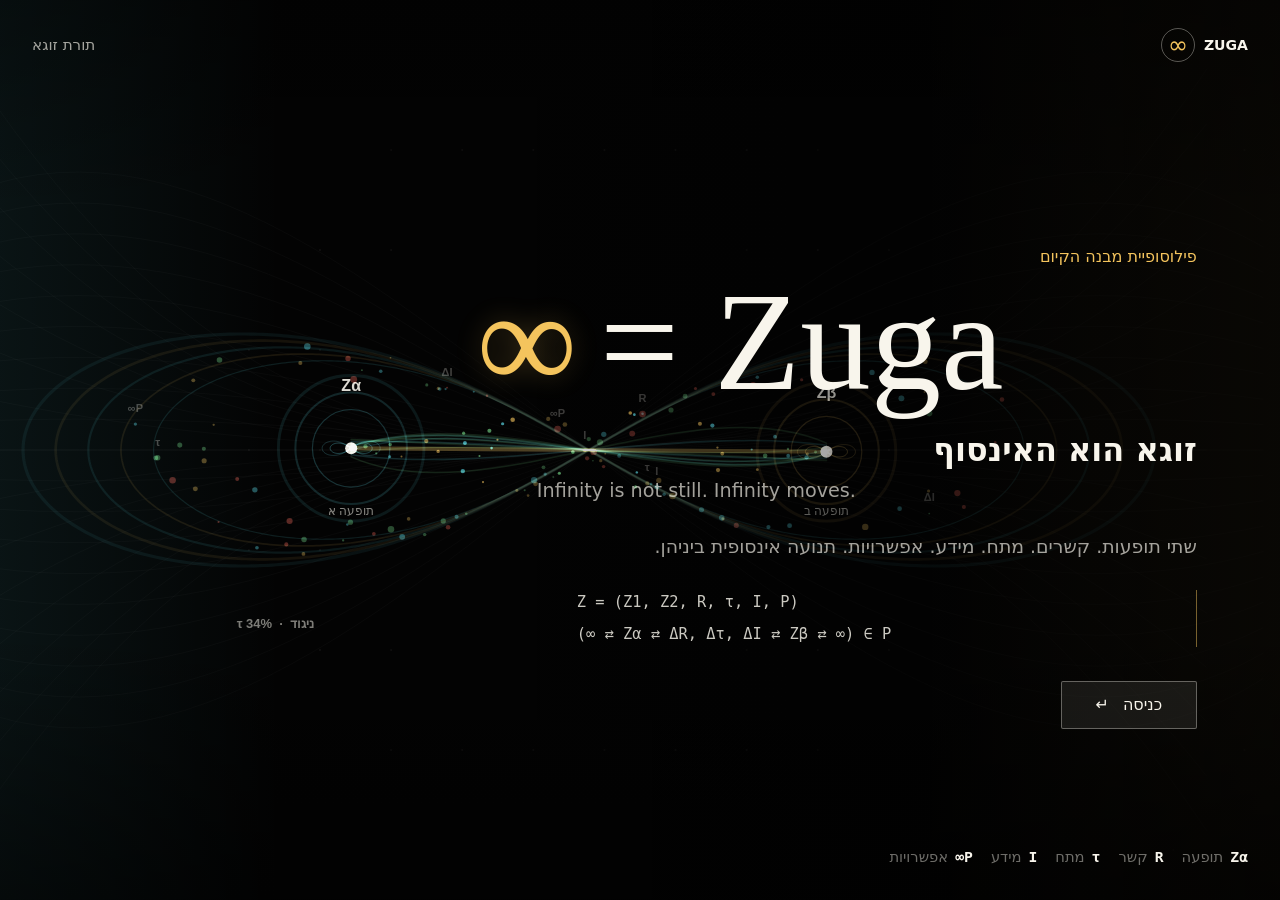
==== index.html @ b313fbc6 "Add files via upload" ====
<!doctype html>
<html lang="he" dir="rtl">
  <head>
    <meta charset="utf-8" />
    <meta name="viewport" content="width=device-width, initial-scale=1" />
    <meta
      name="description"
      content="Zuga entrance screen: תופעות, קשרים, מתח, מידע ותנועה אינסופית."
    />
    <title>∞ = Zuga | זוגא</title>
    <link rel="icon" href="data:," />
    <link rel="stylesheet" href="styles.css" />
  </head>
  <body>
    <canvas id="zuga-field" aria-hidden="true"></canvas>

    <header class="site-header" aria-label="Zuga">
      <a class="brand" href="#" aria-label="Zuga home">
        <span>∞</span>
        <strong>ZUGA</strong>
      </a>
      <p class="header-line">תורת זוגא</p>
    </header>

    <main class="entrance" aria-labelledby="hero-title">
      <section class="hero-copy">
        <p class="eyebrow">פילוסופיית מבנה הקיום</p>
        <h1 id="hero-title">
          <span>∞</span>
          <span>= Zuga</span>
        </h1>
        <p class="he-line">זוגא הוא האינסוף</p>
        <p class="en-line" lang="en" dir="ltr">Infinity is not still. Infinity moves.</p>
        <p class="summary">
          שתי תופעות. קשרים. מתח. מידע. אפשרויות. תנועה אינסופית ביניהן.
        </p>

        <div class="formula" aria-label="מבנה זוגא">
          <span dir="ltr">Z = (Z1, Z2, R, τ, I, P)</span>
          <span dir="ltr">(∞ ⇄ Zα ⇄ ΔR, Δτ, ΔI ⇄ Zβ ⇄ ∞) ∈ P</span>
        </div>

        <button class="enter-button" id="enter-motion" type="button">
          <span>כניסה</span>
          <span aria-hidden="true">↵</span>
        </button>
      </section>

      <aside class="signal-strip" aria-label="מרכיבי זוגא">
        <span><strong>Zα</strong> תופעה</span>
        <span><strong>R</strong> קשר</span>
        <span><strong>τ</strong> מתח</span>
        <span><strong>I</strong> מידע</span>
        <span><strong>P∞</strong> אפשרויות</span>
      </aside>
    </main>

    <script src="script.js"></script>
  </body>
</html>
---- styles.css ----
:root {
  color-scheme: dark;
  --ink: #f8f5ec;
  --muted: rgba(248, 245, 236, 0.66);
  --quiet: rgba(248, 245, 236, 0.44);
  --line: rgba(248, 245, 236, 0.16);
  --ground: #030303;
  --cyan: #62f0ff;
  --amber: #f4c45d;
  --red: #ff6a5c;
  --green: #79e18c;
}

* {
  box-sizing: border-box;
}

html {
  min-height: 100%;
  background: var(--ground);
}

body {
  min-height: 100svh;
  margin: 0;
  overflow: hidden;
  background:
    linear-gradient(270deg, rgba(3, 3, 3, 0.96), rgba(3, 3, 3, 0.62) 46%, rgba(3, 3, 3, 0.18)),
    repeating-linear-gradient(0deg, rgba(255, 255, 255, 0.025) 0 1px, transparent 1px 22px),
    repeating-linear-gradient(90deg, rgba(255, 255, 255, 0.02) 0 1px, transparent 1px 26px),
    var(--ground);
  color: var(--ink);
  font-family:
    Assistant,
    "Segoe UI",
    system-ui,
    -apple-system,
    BlinkMacSystemFont,
    Arial,
    sans-serif;
  letter-spacing: 0;
}

body::after {
  position: fixed;
  inset: 0;
  z-index: 1;
  pointer-events: none;
  content: "";
  background:
    linear-gradient(270deg, rgba(0, 0, 0, 0.58), rgba(0, 0, 0, 0.28) 46%, transparent 76%),
    linear-gradient(180deg, rgba(0, 0, 0, 0.3), transparent 24%, transparent 70%, rgba(0, 0, 0, 0.5)),
    linear-gradient(90deg, rgba(98, 240, 255, 0.07), transparent 22%, transparent 72%, rgba(244, 196, 93, 0.07));
}

a,
button {
  font: inherit;
}

#zuga-field {
  position: fixed;
  inset: 0;
  z-index: 0;
  width: 100%;
  height: 100%;
  background: #030303;
}

.site-header {
  position: fixed;
  inset: 28px 32px auto 32px;
  z-index: 3;
  display: flex;
  align-items: center;
  justify-content: space-between;
  gap: 18px;
  color: var(--ink);
}

.brand {
  display: inline-flex;
  align-items: center;
  gap: 9px;
  color: inherit;
  text-decoration: none;
  direction: ltr;
}

.brand span {
  display: inline-grid;
  width: 34px;
  height: 34px;
  place-items: center;
  border: 1px solid rgba(248, 245, 236, 0.34);
  border-radius: 50%;
  color: var(--amber);
  font-size: 1.5rem;
  line-height: 1;
}

.brand strong {
  font-size: 0.88rem;
  font-weight: 650;
}

.header-line {
  margin: 0;
  color: var(--muted);
  font-size: 0.95rem;
}

.entrance {
  position: relative;
  z-index: 2;
  display: grid;
  min-height: 100svh;
  padding: 110px 32px 34px;
  align-items: center;
}

.hero-copy {
  width: min(720px, 100%);
  justify-self: start;
}

.eyebrow {
  margin: 0 0 14px;
  color: var(--amber);
  font-size: 1rem;
}

h1 {
  display: flex;
  align-items: baseline;
  flex-wrap: wrap;
  gap: 0.16em;
  margin: 0;
  direction: ltr;
  font-family:
    Georgia,
    "Times New Roman",
    serif;
  font-size: 6.8rem;
  font-weight: 500;
  line-height: 0.88;
  letter-spacing: 0;
  text-wrap: balance;
}

h1 span:first-child {
  color: var(--amber);
  text-shadow: 0 0 26px rgba(244, 196, 93, 0.28);
}

.he-line,
.en-line,
.summary {
  max-width: 660px;
}

.he-line {
  margin: 28px 0 0;
  color: var(--ink);
  font-size: 2rem;
  font-weight: 600;
  line-height: 1.16;
}

.en-line {
  margin: 8px 0 0;
  color: var(--muted);
  font-size: 1.2rem;
  line-height: 1.42;
}

.summary {
  margin: 26px 0 0;
  color: var(--muted);
  font-size: 1.18rem;
  line-height: 1.65;
}

.formula {
  display: grid;
  gap: 8px;
  width: min(620px, 100%);
  margin-top: 28px;
  padding-right: 18px;
  border-right: 1px solid rgba(244, 196, 93, 0.48);
  color: rgba(248, 245, 236, 0.82);
  direction: ltr;
  font-family:
    "Cascadia Mono",
    "Segoe UI Mono",
    Consolas,
    monospace;
  font-size: 0.96rem;
  line-height: 1.6;
}

.formula span {
  overflow-wrap: anywhere;
}

.enter-button {
  display: inline-flex;
  align-items: center;
  justify-content: center;
  gap: 14px;
  min-width: 136px;
  height: 48px;
  margin-top: 34px;
  padding: 0 22px;
  border: 1px solid rgba(248, 245, 236, 0.34);
  border-radius: 2px;
  background: rgba(248, 245, 236, 0.08);
  color: var(--ink);
  cursor: pointer;
  transition:
    border-color 180ms ease,
    background 180ms ease,
    transform 180ms ease;
}

.enter-button:hover,
.enter-button:focus-visible {
  border-color: rgba(98, 240, 255, 0.72);
  background: rgba(98, 240, 255, 0.13);
  outline: none;
  transform: translateY(-1px);
}

.enter-button.is-active {
  border-color: rgba(244, 196, 93, 0.78);
  background: rgba(244, 196, 93, 0.15);
}

.signal-strip {
  position: fixed;
  right: 32px;
  bottom: 24px;
  left: 32px;
  z-index: 3;
  display: flex;
  flex-wrap: wrap;
  gap: 10px 18px;
  color: var(--quiet);
  font-size: 0.92rem;
}

.signal-strip span {
  display: inline-flex;
  align-items: baseline;
  gap: 7px;
  min-height: 28px;
  white-space: nowrap;
}

.signal-strip strong {
  color: var(--ink);
  font-family:
    "Cascadia Mono",
    "Segoe UI Mono",
    Consolas,
    monospace;
  font-weight: 650;
}

@media (min-width: 1180px) {
  h1 {
    font-size: 8.8rem;
  }

  .hero-copy {
    margin-right: 4vw;
  }
}

@media (max-width: 760px) {
  body {
    overflow-y: auto;
  }

  .site-header {
    inset: 22px 20px auto 20px;
  }

  .header-line {
    display: none;
  }

  .entrance {
    min-height: 100svh;
    padding: 92px 20px 112px;
    align-items: end;
  }

  h1 {
    font-size: 4.3rem;
    line-height: 0.92;
  }

  .he-line {
    margin-top: 22px;
    font-size: 1.45rem;
  }

  .en-line,
  .summary {
    font-size: 1rem;
  }

  .summary {
    margin-top: 20px;
  }

  .formula {
    margin-top: 22px;
    padding-right: 14px;
    font-size: 0.8rem;
  }

  .enter-button {
    width: 100%;
    margin-top: 26px;
  }

  .signal-strip {
    right: 20px;
    bottom: 18px;
    left: 20px;
    gap: 6px 12px;
    font-size: 0.78rem;
  }
}

@media (max-width: 390px) {
  h1 {
    font-size: 3.6rem;
  }

  .formula {
    font-size: 0.74rem;
  }
}

@media (prefers-reduced-motion: reduce) {
  .enter-button {
    transition: none;
  }
}
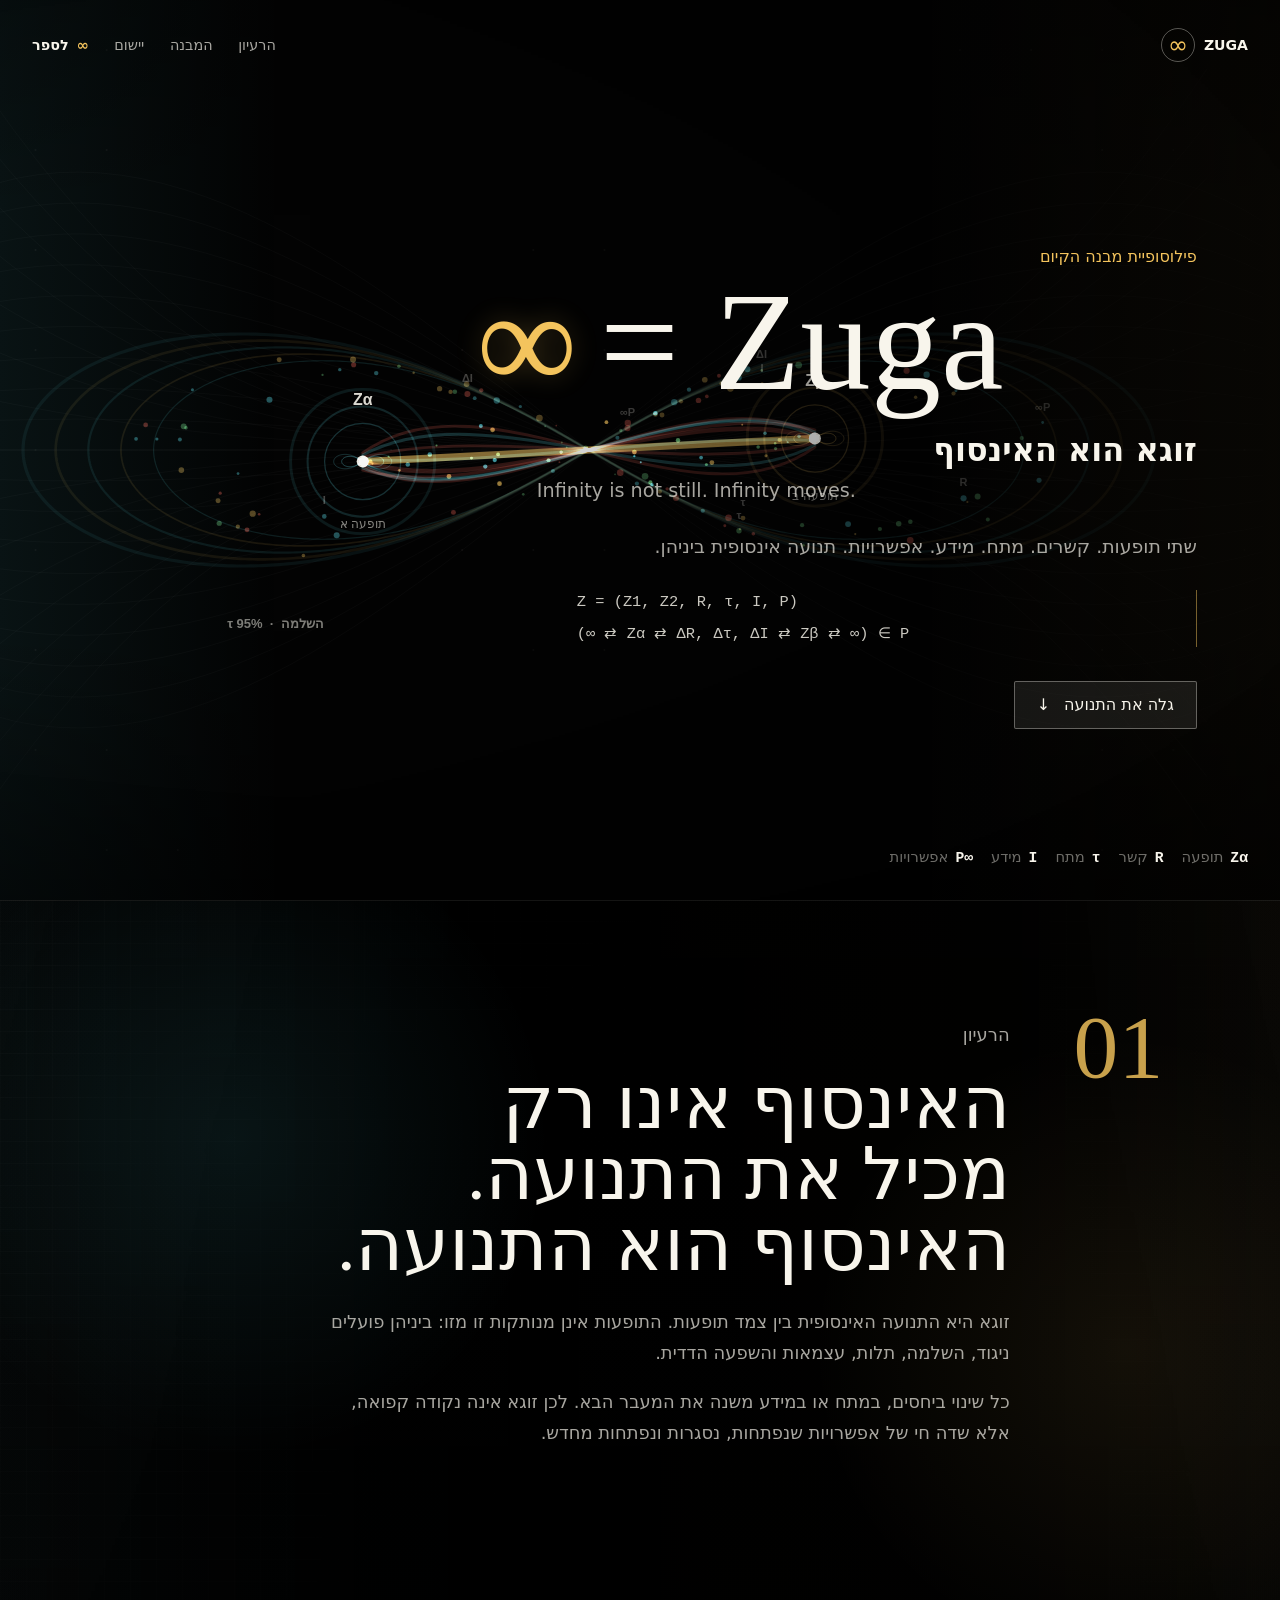
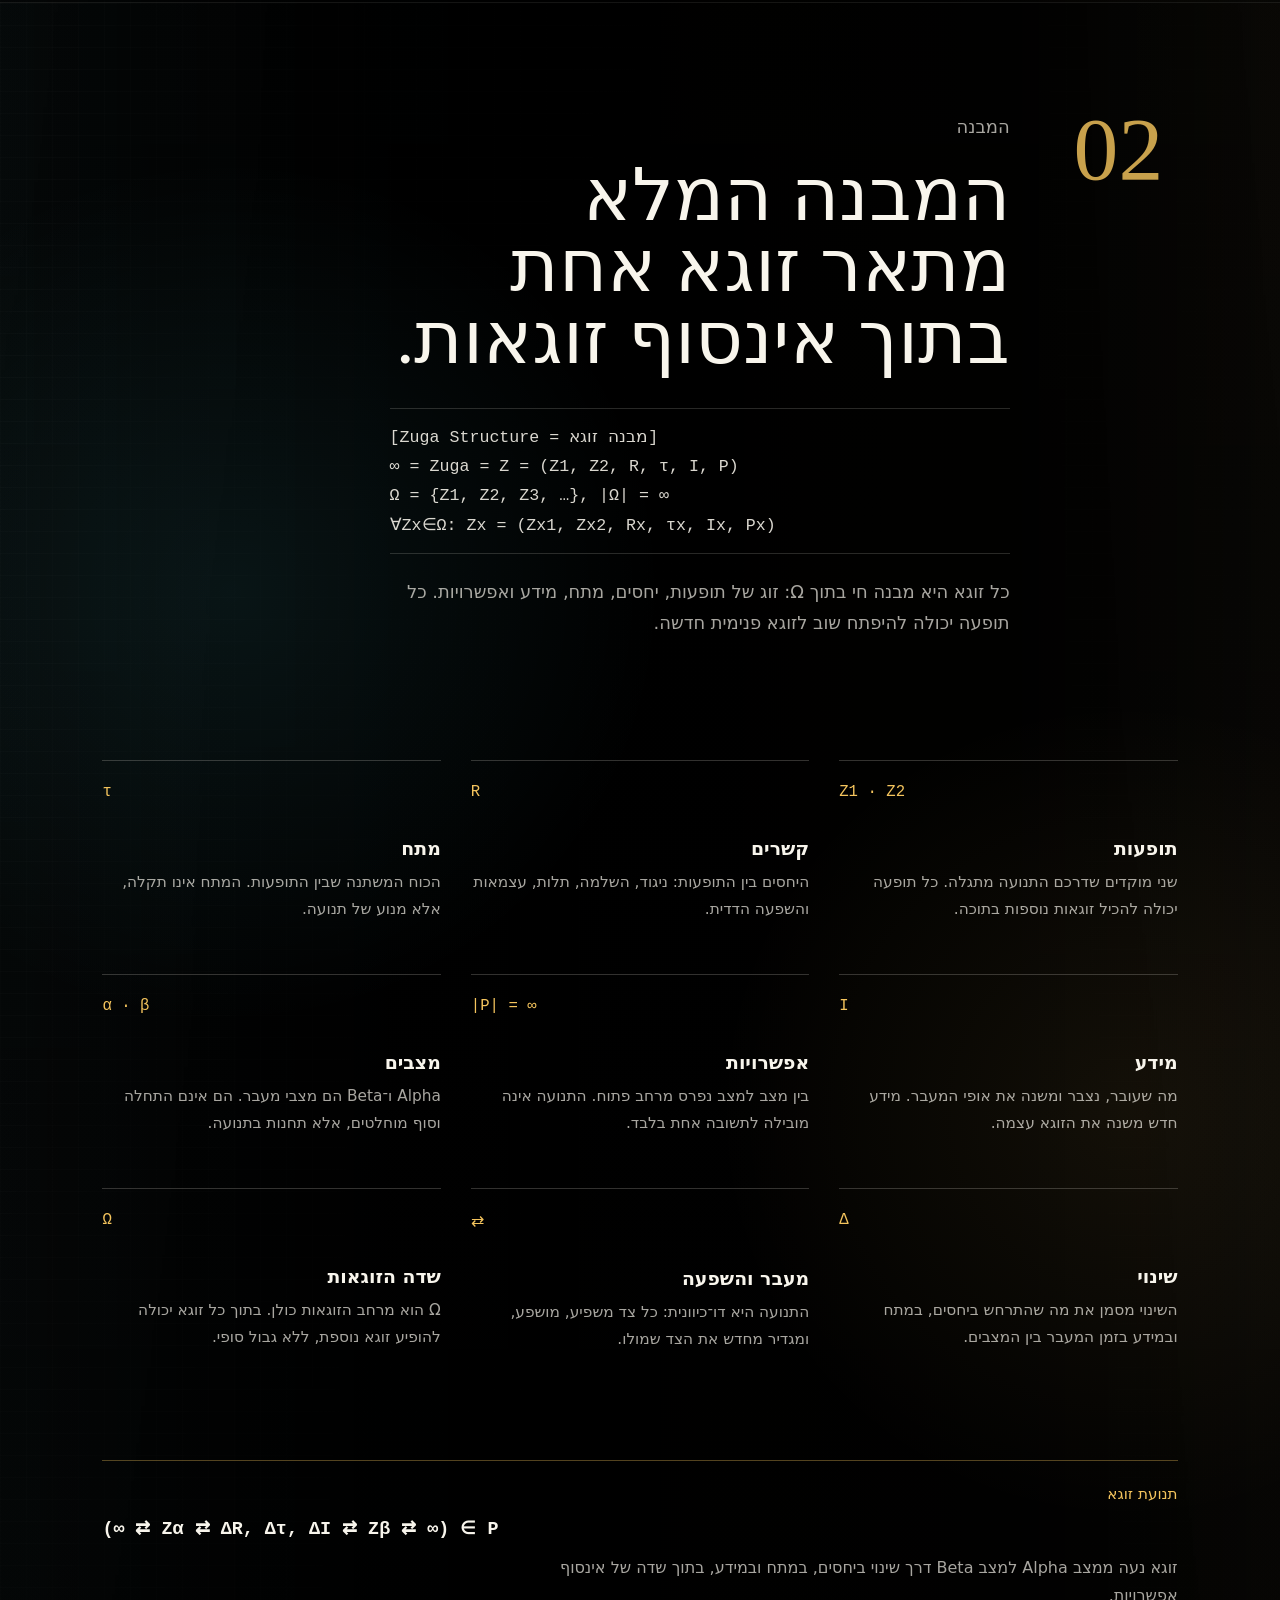
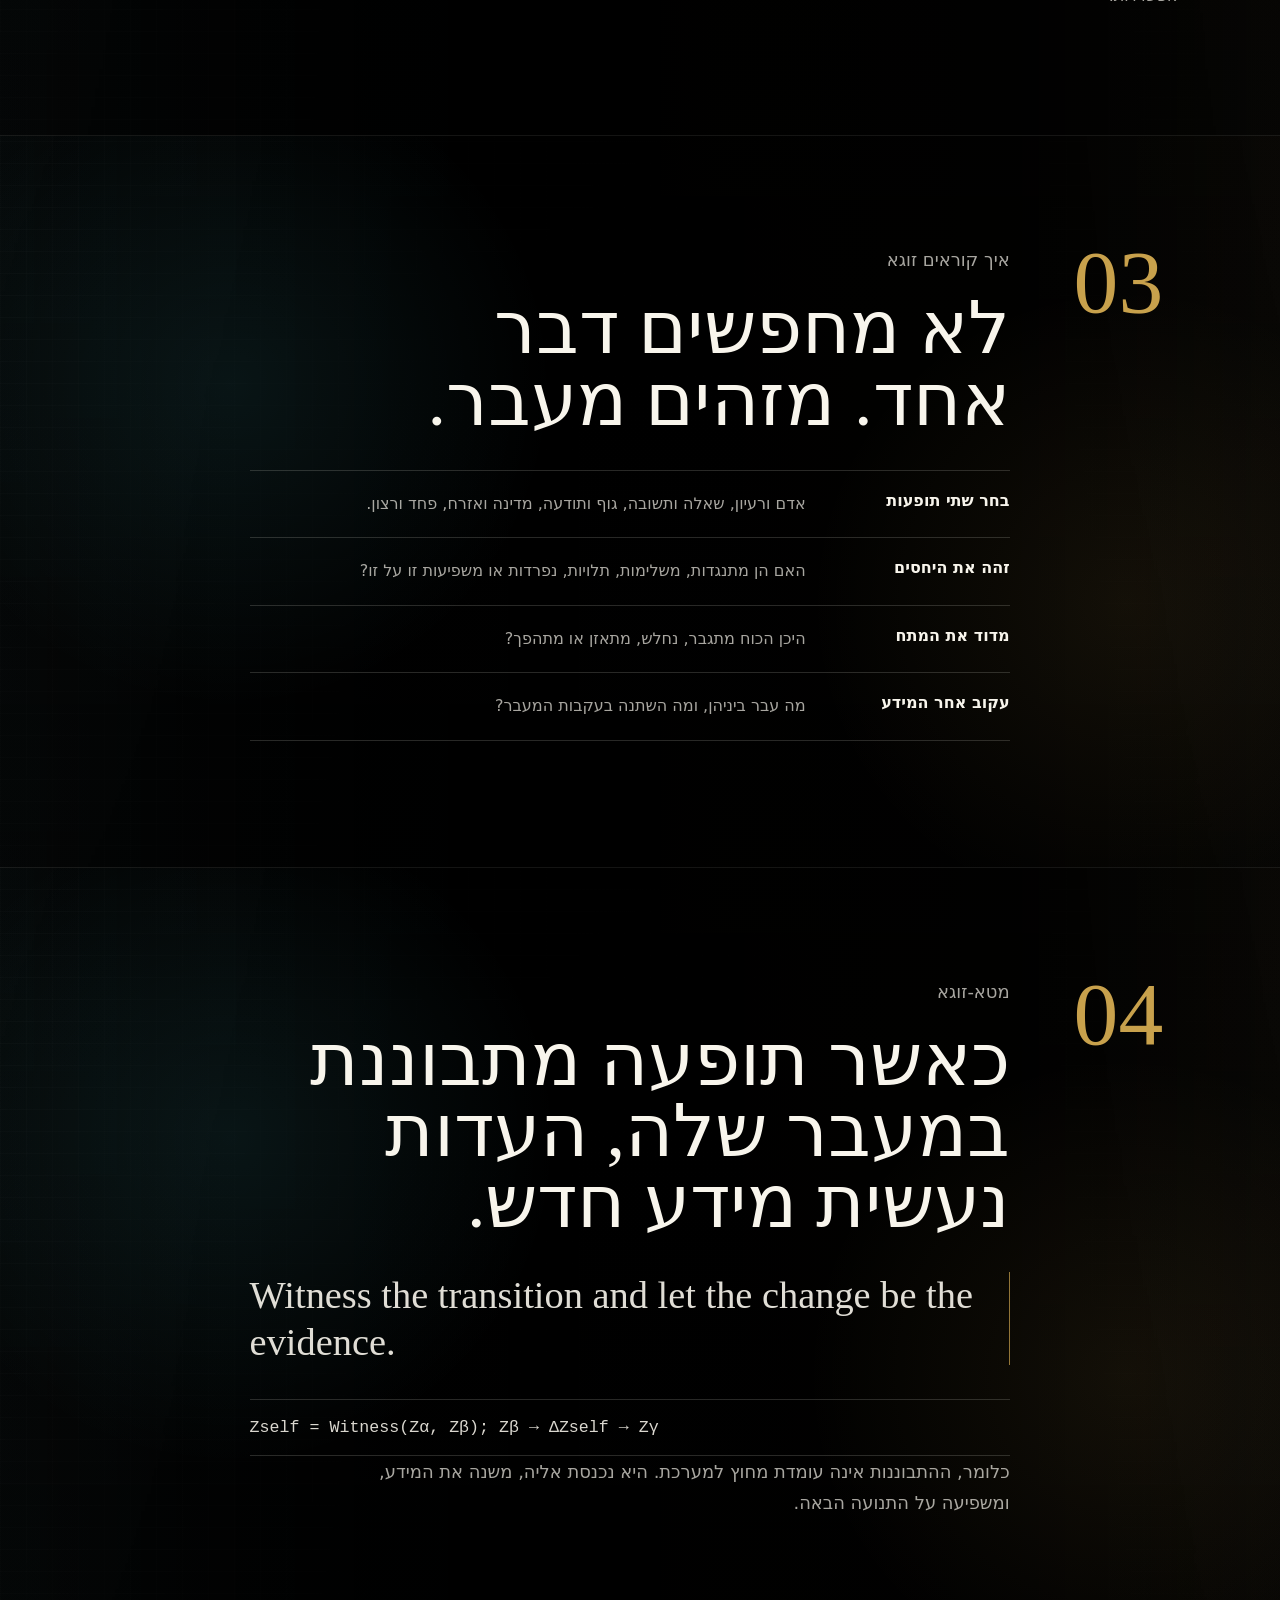
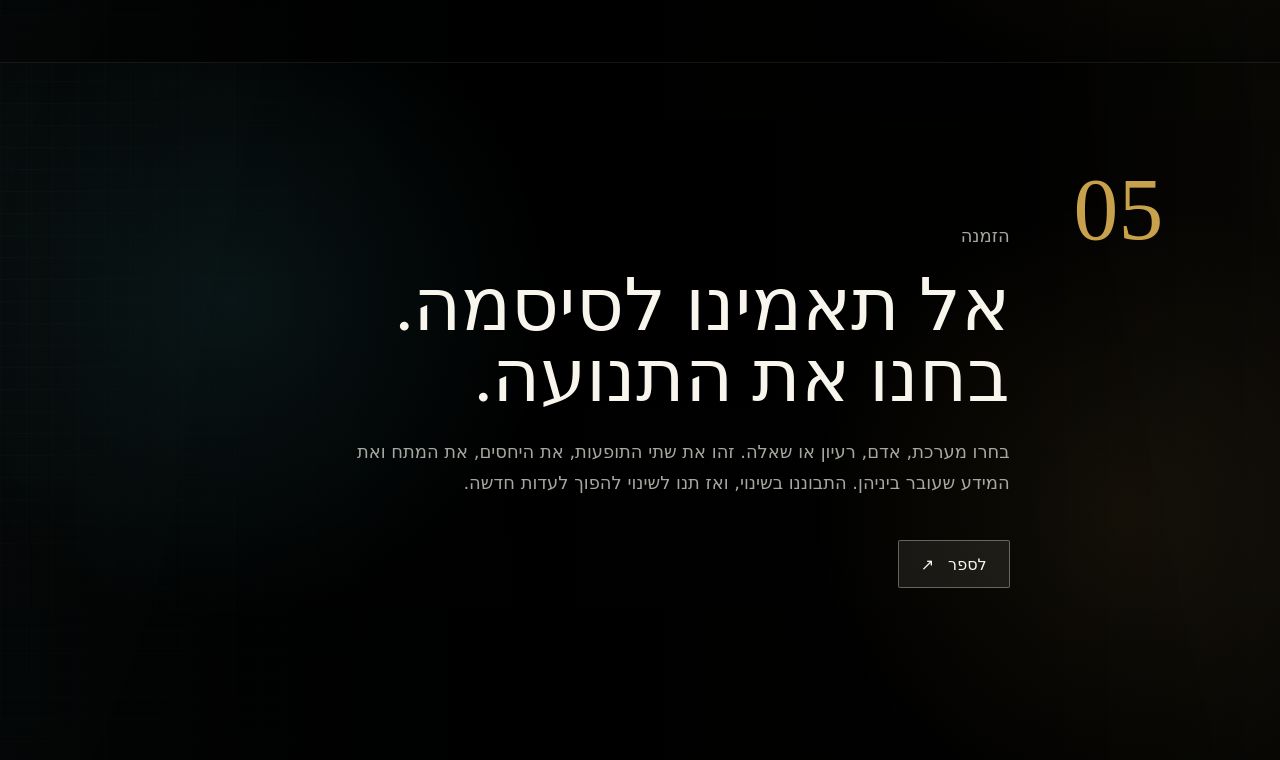
==== commit b7490337: "Add files via upload" ====
--- a/index.html
+++ b/index.html
@@ -5,7 +5,7 @@
     <meta name="viewport" content="width=device-width, initial-scale=1" />
     <meta
       name="description"
-      content="Zuga entrance screen: תופעות, קשרים, מתח, מידע ותנועה אינסופית."
+      content="תורת זוגא: תופעות, קשרים, מתח, מידע ותנועה אינסופית ביניהן."
     />
     <title>∞ = Zuga | זוגא</title>
     <link rel="icon" href="data:," />
@@ -15,45 +15,200 @@
     <canvas id="zuga-field" aria-hidden="true"></canvas>
 
     <header class="site-header" aria-label="Zuga">
-      <a class="brand" href="#" aria-label="Zuga home">
+      <a class="brand" href="#top" aria-label="Zuga home">
         <span>∞</span>
         <strong>ZUGA</strong>
       </a>
-      <p class="header-line">תורת זוגא</p>
+
+      <nav class="header-nav" aria-label="ניווט">
+        <a href="#he">הרעיון</a>
+        <a href="#structure">המבנה</a>
+        <a href="#apply">יישום</a>
+        <a class="nav-book-link" href="book.html">לספר</a>
+      </nav>
     </header>
 
-    <main class="entrance" aria-labelledby="hero-title">
-      <section class="hero-copy">
-        <p class="eyebrow">פילוסופיית מבנה הקיום</p>
-        <h1 id="hero-title">
-          <span>∞</span>
-          <span>= Zuga</span>
-        </h1>
-        <p class="he-line">זוגא הוא האינסוף</p>
-        <p class="en-line" lang="en" dir="ltr">Infinity is not still. Infinity moves.</p>
-        <p class="summary">
-          שתי תופעות. קשרים. מתח. מידע. אפשרויות. תנועה אינסופית ביניהן.
-        </p>
-
-        <div class="formula" aria-label="מבנה זוגא">
-          <span dir="ltr">Z = (Z1, Z2, R, τ, I, P)</span>
-          <span dir="ltr">(∞ ⇄ Zα ⇄ ΔR, Δτ, ΔI ⇄ Zβ ⇄ ∞) ∈ P</span>
-        </div>
-
-        <button class="enter-button" id="enter-motion" type="button">
-          <span>כניסה</span>
-          <span aria-hidden="true">↵</span>
-        </button>
-      </section>
-
-      <aside class="signal-strip" aria-label="מרכיבי זוגא">
-        <span><strong>Zα</strong> תופעה</span>
-        <span><strong>R</strong> קשר</span>
-        <span><strong>τ</strong> מתח</span>
-        <span><strong>I</strong> מידע</span>
-        <span><strong>P∞</strong> אפשרויות</span>
-      </aside>
+    <main class="page-shell">
+      <section class="entrance" id="top" aria-labelledby="hero-title">
+        <div class="hero-copy">
+          <p class="eyebrow">פילוסופיית מבנה הקיום</p>
+          <h1 id="hero-title">
+            <span>∞</span>
+            <span>= Zuga</span>
+          </h1>
+          <p class="he-line">זוגא הוא האינסוף</p>
+          <p class="en-line" lang="en" dir="ltr">Infinity is not still. Infinity moves.</p>
+          <p class="summary">
+            שתי תופעות. קשרים. מתח. מידע. אפשרויות. תנועה אינסופית ביניהן.
+          </p>
+
+          <div class="formula" aria-label="מבנה זוגא">
+            <span dir="ltr">Z = (Z1, Z2, R, τ, I, P)</span>
+            <span dir="ltr">(∞ ⇄ Zα ⇄ ΔR, Δτ, ΔI ⇄ Zβ ⇄ ∞) ∈ P</span>
+          </div>
+
+          <button class="enter-button" id="enter-motion" type="button" data-scroll-target="#he">
+            <span>גלה את התנועה</span>
+            <span aria-hidden="true">↓</span>
+          </button>
+        </div>
+      </section>
+
+      <section class="theory-section idea-section" id="he" aria-labelledby="idea-title">
+        <p class="section-number">01</p>
+        <div class="section-copy">
+          <p class="eyebrow">הרעיון</p>
+          <h2 id="idea-title">האינסוף אינו רק מכיל את התנועה. האינסוף הוא התנועה.</h2>
+          <p>
+            זוגא היא התנועה האינסופית בין צמד תופעות. התופעות אינן מנותקות זו מזו:
+            ביניהן פועלים ניגוד, השלמה, תלות, עצמאות והשפעה הדדית.
+          </p>
+          <p>
+            כל שינוי ביחסים, במתח או במידע משנה את המעבר הבא. לכן זוגא אינה נקודה
+            קפואה, אלא שדה חי של אפשרויות שנפתחות, נסגרות ונפתחות מחדש.
+          </p>
+        </div>
+      </section>
+
+      <section class="theory-section structure-section" id="structure" aria-labelledby="structure-title">
+        <p class="section-number">02</p>
+        <div class="section-copy">
+          <p class="eyebrow">המבנה</p>
+          <h2 id="structure-title">המבנה המלא מתאר זוגא אחת בתוך אינסוף זוגאות.</h2>
+          <div class="large-formula structure-formula-stack" dir="ltr">
+            <span>[Zuga Structure = מבנה זוגא]</span>
+            <span>∞ = Zuga = Z = (Z1, Z2, R, τ, I, P)</span>
+            <span>Ω = {Z1, Z2, Z3, …}, |Ω| = ∞</span>
+            <span>∀Zx∈Ω: Zx = (Zx1, Zx2, Rx, τx, Ix, Px)</span>
+          </div>
+          <p class="structure-note">
+            כל זוגא היא מבנה חי בתוך Ω: זוג של תופעות, יחסים, מתח, מידע ואפשרויות.
+            כל תופעה יכולה להיפתח שוב לזוגא פנימית חדשה.
+          </p>
+        </div>
+
+        <div class="structure-grid" aria-label="רכיבי זוגא">
+          <article>
+            <span>Z1 · Z2</span>
+            <h3>תופעות</h3>
+            <p>שני מוקדים שדרכם התנועה מתגלה. כל תופעה יכולה להכיל זוגאות נוספות בתוכה.</p>
+          </article>
+          <article>
+            <span>R</span>
+            <h3>קשרים</h3>
+            <p>היחסים בין התופעות: ניגוד, השלמה, תלות, עצמאות והשפעה הדדית.</p>
+          </article>
+          <article>
+            <span>τ</span>
+            <h3>מתח</h3>
+            <p>הכוח המשתנה שבין התופעות. המתח אינו תקלה, אלא מנוע של תנועה.</p>
+          </article>
+          <article>
+            <span>I</span>
+            <h3>מידע</h3>
+            <p>מה שעובר, נצבר ומשנה את אופי המעבר. מידע חדש משנה את הזוגא עצמה.</p>
+          </article>
+          <article>
+            <span>|P| = ∞</span>
+            <h3>אפשרויות</h3>
+            <p>בין מצב למצב נפרס מרחב פתוח. התנועה אינה מובילה לתשובה אחת בלבד.</p>
+          </article>
+          <article>
+            <span>α · β</span>
+            <h3>מצבים</h3>
+            <p>Alpha ו־Beta הם מצבי מעבר. הם אינם התחלה וסוף מוחלטים, אלא תחנות בתנועה.</p>
+          </article>
+          <article>
+            <span>Δ</span>
+            <h3>שינוי</h3>
+            <p>השינוי מסמן את מה שהתרחש ביחסים, במתח ובמידע בזמן המעבר בין המצבים.</p>
+          </article>
+          <article>
+            <span>⇄</span>
+            <h3>מעבר והשפעה</h3>
+            <p>התנועה היא דו־כיוונית: כל צד משפיע, מושפע, ומגדיר מחדש את הצד שמולו.</p>
+          </article>
+          <article>
+            <span>Ω</span>
+            <h3>שדה הזוגאות</h3>
+            <p>Ω הוא מרחב הזוגאות כולן. בתוך כל זוגא יכולה להופיע זוגא נוספת, ללא גבול סופי.</p>
+          </article>
+        </div>
+
+        <div class="motion-equation">
+          <span>תנועת זוגא</span>
+          <strong dir="ltr">(∞ ⇄ Zα ⇄ ΔR, Δτ, ΔI ⇄ Zβ ⇄ ∞) ∈ P</strong>
+          <p>
+            זוגא נעה ממצב Alpha למצב Beta דרך שינוי ביחסים, במתח ובמידע, בתוך שדה
+            של אינסוף אפשרויות.
+          </p>
+        </div>
+      </section>
+
+      <section class="theory-section movement-section" aria-labelledby="movement-title">
+        <p class="section-number">03</p>
+        <div class="section-copy">
+          <p class="eyebrow">איך קוראים זוגא</p>
+          <h2 id="movement-title">לא מחפשים דבר אחד. מזהים מעבר.</h2>
+          <ol class="movement-list">
+            <li>
+              <strong>בחר שתי תופעות</strong>
+              <span>אדם ורעיון, שאלה ותשובה, גוף ותודעה, מדינה ואזרח, פחד ורצון.</span>
+            </li>
+            <li>
+              <strong>זהה את היחסים</strong>
+              <span>האם הן מתנגדות, משלימות, תלויות, נפרדות או משפיעות זו על זו?</span>
+            </li>
+            <li>
+              <strong>מדוד את המתח</strong>
+              <span>היכן הכוח מתגבר, נחלש, מתאזן או מתהפך?</span>
+            </li>
+            <li>
+              <strong>עקוב אחר המידע</strong>
+              <span>מה עבר ביניהן, ומה השתנה בעקבות המעבר?</span>
+            </li>
+          </ol>
+        </div>
+      </section>
+
+      <section class="theory-section witness-section" aria-labelledby="witness-title">
+        <p class="section-number">04</p>
+        <div class="section-copy">
+          <p class="eyebrow">מטא-זוגא</p>
+          <h2 id="witness-title">כאשר תופעה מתבוננת במעבר שלה, העדות נעשית מידע חדש.</h2>
+          <blockquote>Witness the transition and let the change be the evidence.</blockquote>
+          <div class="large-formula" dir="ltr">Zself = Witness(Zα, Zβ); Zβ → ΔZself → Zγ</div>
+          <p>
+            כלומר, ההתבוננות אינה עומדת מחוץ למערכת. היא נכנסת אליה, משנה את המידע,
+            ומשפיעה על התנועה הבאה.
+          </p>
+        </div>
+      </section>
+
+      <section class="theory-section apply-section" id="apply" aria-labelledby="apply-title">
+        <p class="section-number">05</p>
+        <div class="section-copy">
+          <p class="eyebrow">הזמנה</p>
+          <h2 id="apply-title">אל תאמינו לסיסמה. בחנו את התנועה.</h2>
+          <p>
+            בחרו מערכת, אדם, רעיון או שאלה. זהו את שתי התופעות, את היחסים, את המתח
+            ואת המידע שעובר ביניהן. התבוננו בשינוי, ואז תנו לשינוי להפוך לעדות חדשה.
+          </p>
+          <a class="source-link" href="book.html">
+            לספר
+            <span aria-hidden="true">↗</span>
+          </a>
+        </div>
+      </section>
     </main>
+
+    <aside class="signal-strip" aria-label="מרכיבי זוגא">
+      <span><strong>Zα</strong> תופעה</span>
+      <span><strong>R</strong> קשר</span>
+      <span><strong>τ</strong> מתח</span>
+      <span><strong>I</strong> מידע</span>
+      <span><strong>P∞</strong> אפשרויות</span>
+    </aside>
 
     <script src="script.js"></script>
   </body>
--- a/styles.css
+++ b/styles.css
@@ -1,7 +1,7 @@
 :root {
   color-scheme: dark;
   --ink: #f8f5ec;
-  --muted: rgba(248, 245, 236, 0.66);
+  --muted: rgba(248, 245, 236, 0.68);
   --quiet: rgba(248, 245, 236, 0.44);
   --line: rgba(248, 245, 236, 0.16);
   --ground: #030303;
@@ -9,6 +9,7 @@
   --amber: #f4c45d;
   --red: #ff6a5c;
   --green: #79e18c;
+  --scroll: 0;
 }
 
 * {
@@ -18,12 +19,13 @@
 html {
   min-height: 100%;
   background: var(--ground);
+  scroll-behavior: smooth;
 }
 
 body {
   min-height: 100svh;
   margin: 0;
-  overflow: hidden;
+  overflow-x: hidden;
   background:
     linear-gradient(270deg, rgba(3, 3, 3, 0.96), rgba(3, 3, 3, 0.62) 46%, rgba(3, 3, 3, 0.18)),
     repeating-linear-gradient(0deg, rgba(255, 255, 255, 0.025) 0 1px, transparent 1px 22px),
@@ -48,14 +50,18 @@
   pointer-events: none;
   content: "";
   background:
-    linear-gradient(270deg, rgba(0, 0, 0, 0.58), rgba(0, 0, 0, 0.28) 46%, transparent 76%),
-    linear-gradient(180deg, rgba(0, 0, 0, 0.3), transparent 24%, transparent 70%, rgba(0, 0, 0, 0.5)),
+    linear-gradient(270deg, rgba(0, 0, 0, 0.62), rgba(0, 0, 0, 0.24) 46%, transparent 76%),
+    linear-gradient(180deg, rgba(0, 0, 0, 0.3), transparent 24%, transparent 70%, rgba(0, 0, 0, 0.54)),
     linear-gradient(90deg, rgba(98, 240, 255, 0.07), transparent 22%, transparent 72%, rgba(244, 196, 93, 0.07));
 }
 
 a,
 button {
   font: inherit;
+}
+
+a {
+  color: inherit;
 }
 
 #zuga-field {
@@ -70,11 +76,11 @@
 .site-header {
   position: fixed;
   inset: 28px 32px auto 32px;
-  z-index: 3;
+  z-index: 4;
   display: flex;
   align-items: center;
   justify-content: space-between;
-  gap: 18px;
+  gap: 24px;
   color: var(--ink);
 }
 
@@ -104,15 +110,55 @@
   font-weight: 650;
 }
 
-.header-line {
-  margin: 0;
+.header-nav {
+  display: flex;
+  align-items: center;
+  gap: clamp(12px, 2vw, 28px);
   color: var(--muted);
-  font-size: 0.95rem;
-}
-
-.entrance {
+  font-size: 0.9rem;
+}
+
+.header-nav a {
+  position: relative;
+  text-decoration: none;
+}
+
+.header-nav .nav-book-link {
+  color: var(--ink);
+  font-weight: 650;
+}
+
+.header-nav .nav-book-link::before {
+  display: inline-block;
+  margin-left: 8px;
+  color: var(--amber);
+  content: "∞";
+}
+
+.header-nav a::after {
+  position: absolute;
+  right: 0;
+  bottom: -7px;
+  width: 100%;
+  height: 1px;
+  transform: scaleX(0);
+  transform-origin: right;
+  background: rgba(244, 196, 93, 0.72);
+  content: "";
+  transition: transform 180ms ease;
+}
+
+.header-nav a:hover::after,
+.header-nav a:focus-visible::after {
+  transform: scaleX(1);
+}
+
+.page-shell {
   position: relative;
   z-index: 2;
+}
+
+.entrance {
   display: grid;
   min-height: 100svh;
   padding: 110px 32px 34px;
@@ -128,6 +174,13 @@
   margin: 0 0 14px;
   color: var(--amber);
   font-size: 1rem;
+}
+
+h1,
+h2,
+h3,
+p {
+  margin-top: 0;
 }
 
 h1 {
@@ -135,7 +188,7 @@
   align-items: baseline;
   flex-wrap: wrap;
   gap: 0.16em;
-  margin: 0;
+  margin-bottom: 0;
   direction: ltr;
   font-family:
     Georgia,
@@ -181,6 +234,16 @@
   line-height: 1.65;
 }
 
+.formula,
+.large-formula {
+  direction: ltr;
+  font-family:
+    "Cascadia Mono",
+    "Segoe UI Mono",
+    Consolas,
+    monospace;
+}
+
 .formula {
   display: grid;
   gap: 8px;
@@ -189,12 +252,6 @@
   padding-right: 18px;
   border-right: 1px solid rgba(244, 196, 93, 0.48);
   color: rgba(248, 245, 236, 0.82);
-  direction: ltr;
-  font-family:
-    "Cascadia Mono",
-    "Segoe UI Mono",
-    Consolas,
-    monospace;
   font-size: 0.96rem;
   line-height: 1.6;
 }
@@ -203,19 +260,19 @@
   overflow-wrap: anywhere;
 }
 
-.enter-button {
+.enter-button,
+.source-link {
   display: inline-flex;
   align-items: center;
   justify-content: center;
   gap: 14px;
-  min-width: 136px;
-  height: 48px;
-  margin-top: 34px;
+  min-height: 48px;
   padding: 0 22px;
   border: 1px solid rgba(248, 245, 236, 0.34);
   border-radius: 2px;
   background: rgba(248, 245, 236, 0.08);
   color: var(--ink);
+  text-decoration: none;
   cursor: pointer;
   transition:
     border-color 180ms ease,
@@ -223,8 +280,15 @@
     transform 180ms ease;
 }
 
+.enter-button {
+  min-width: 168px;
+  margin-top: 34px;
+}
+
 .enter-button:hover,
-.enter-button:focus-visible {
+.enter-button:focus-visible,
+.source-link:hover,
+.source-link:focus-visible {
   border-color: rgba(98, 240, 255, 0.72);
   background: rgba(98, 240, 255, 0.13);
   outline: none;
@@ -234,6 +298,414 @@
 .enter-button.is-active {
   border-color: rgba(244, 196, 93, 0.78);
   background: rgba(244, 196, 93, 0.15);
+}
+
+.theory-section {
+  position: relative;
+  display: grid;
+  grid-template-columns: minmax(54px, 104px) minmax(0, 760px);
+  gap: clamp(24px, 5vw, 76px);
+  min-height: 78svh;
+  padding: max(90px, 12vh) clamp(32px, 8vw, 116px) max(110px, 14vh);
+  align-items: center;
+  border-top: 1px solid rgba(248, 245, 236, 0.08);
+  background:
+    linear-gradient(90deg, transparent, rgba(0, 0, 0, 0.76) 28%, rgba(0, 0, 0, 0.82) 78%, transparent),
+    linear-gradient(180deg, rgba(3, 3, 3, 0.22), rgba(3, 3, 3, 0.58)),
+    linear-gradient(90deg, rgba(98, 240, 255, 0.035), transparent 42%, rgba(244, 196, 93, 0.035));
+}
+
+.theory-section::before {
+  position: absolute;
+  inset: 0;
+  pointer-events: none;
+  content: "";
+  background:
+    radial-gradient(circle at calc(18% + var(--scroll) * 18%) 34%, rgba(98, 240, 255, 0.08), transparent 28%),
+    radial-gradient(circle at calc(88% - var(--scroll) * 14%) 64%, rgba(244, 196, 93, 0.07), transparent 26%);
+}
+
+.section-number {
+  position: relative;
+  align-self: start;
+  margin: 0;
+  color: rgba(244, 196, 93, 0.82);
+  direction: ltr;
+  font-family:
+    Georgia,
+    "Times New Roman",
+    serif;
+  font-size: clamp(2.7rem, 7vw, 6rem);
+  line-height: 0.84;
+}
+
+.section-copy {
+  position: relative;
+  max-width: 760px;
+}
+
+.section-copy h2 {
+  max-width: 760px;
+  margin-bottom: 24px;
+  color: var(--ink);
+  font-family:
+    Georgia,
+    "Times New Roman",
+    serif;
+  font-size: clamp(2.15rem, 5.8vw, 5.4rem);
+  font-weight: 500;
+  line-height: 0.96;
+  letter-spacing: 0;
+  text-wrap: balance;
+}
+
+.section-copy p {
+  max-width: 690px;
+  margin-bottom: 18px;
+  color: var(--muted);
+  font-size: clamp(1.02rem, 1.4vw, 1.26rem);
+  line-height: 1.74;
+}
+
+.large-formula {
+  width: min(760px, 100%);
+  margin: 34px 0 0;
+  padding: 18px 0;
+  border-top: 1px solid rgba(248, 245, 236, 0.16);
+  border-bottom: 1px solid rgba(248, 245, 236, 0.16);
+  color: rgba(248, 245, 236, 0.88);
+  font-size: clamp(0.88rem, 1.3vw, 1.05rem);
+  overflow-wrap: anywhere;
+}
+
+.structure-formula-stack {
+  display: grid;
+  gap: 10px;
+}
+
+.structure-note {
+  margin-top: 22px;
+}
+
+.structure-section {
+  grid-template-columns: minmax(54px, 104px) minmax(0, 620px) minmax(0, 1fr);
+  align-items: start;
+}
+
+.structure-grid {
+  position: relative;
+  display: grid;
+  grid-template-columns: repeat(3, minmax(0, 1fr));
+  grid-column: 1 / -1;
+  gap: 24px 30px;
+  margin-top: 40px;
+}
+
+.structure-grid article {
+  min-height: 190px;
+  padding: 22px 0 0;
+  border-top: 1px solid rgba(248, 245, 236, 0.2);
+}
+
+.structure-grid span {
+  display: block;
+  margin-bottom: 36px;
+  color: var(--amber);
+  direction: ltr;
+  font-family:
+    "Cascadia Mono",
+    "Segoe UI Mono",
+    Consolas,
+    monospace;
+  font-size: 0.98rem;
+}
+
+.structure-grid h3 {
+  margin-bottom: 10px;
+  color: var(--ink);
+  font-size: 1.18rem;
+}
+
+.structure-grid p {
+  margin: 0;
+  color: var(--muted);
+  font-size: 0.96rem;
+  line-height: 1.72;
+}
+
+.motion-equation {
+  position: relative;
+  display: grid;
+  grid-column: 1 / -1;
+  gap: 14px;
+  margin-top: 18px;
+  padding: 24px 0 0;
+  border-top: 1px solid rgba(244, 196, 93, 0.34);
+}
+
+.motion-equation > span {
+  color: var(--amber);
+  font-size: 0.95rem;
+}
+
+.motion-equation strong {
+  color: var(--ink);
+  direction: ltr;
+  font-family:
+    "Cascadia Mono",
+    "Segoe UI Mono",
+    Consolas,
+    monospace;
+  font-size: clamp(0.92rem, 1.5vw, 1.15rem);
+  overflow-wrap: anywhere;
+}
+
+.motion-equation p {
+  max-width: 680px;
+  margin: 0;
+  color: var(--muted);
+  font-size: 1rem;
+  line-height: 1.72;
+}
+
+.movement-list {
+  display: grid;
+  gap: 0;
+  width: min(760px, 100%);
+  margin: 34px 0 0;
+  padding: 0;
+  list-style: none;
+  counter-reset: movement;
+}
+
+.movement-list li {
+  display: grid;
+  grid-template-columns: 180px 1fr;
+  gap: 24px;
+  padding: 20px 0;
+  border-top: 1px solid rgba(248, 245, 236, 0.16);
+}
+
+.movement-list li:last-child {
+  border-bottom: 1px solid rgba(248, 245, 236, 0.16);
+}
+
+.movement-list strong {
+  color: var(--ink);
+  font-size: 1rem;
+}
+
+.movement-list span {
+  color: var(--muted);
+  font-size: 1rem;
+  line-height: 1.65;
+}
+
+blockquote {
+  margin: 34px 0;
+  padding: 0 22px 0 0;
+  border-right: 1px solid rgba(244, 196, 93, 0.58);
+  color: rgba(248, 245, 236, 0.9);
+  direction: ltr;
+  font-family:
+    Georgia,
+    "Times New Roman",
+    serif;
+  font-size: clamp(1.45rem, 3vw, 2.4rem);
+  line-height: 1.2;
+}
+
+.source-link {
+  margin-top: 24px;
+}
+
+.book-shell {
+  position: relative;
+  z-index: 2;
+}
+
+.book-hero {
+  display: grid;
+  min-height: 82svh;
+  padding: 116px clamp(24px, 7vw, 110px) 72px;
+  align-content: center;
+  justify-items: start;
+}
+
+.book-hero h1 {
+  max-width: 980px;
+  margin-bottom: 26px;
+  line-height: 0.94;
+}
+
+.book-lead {
+  max-width: 640px;
+  margin: 0;
+  color: var(--muted);
+  font-size: clamp(1.06rem, 1.6vw, 1.3rem);
+  line-height: 1.7;
+}
+
+.book-actions {
+  display: flex;
+  flex-wrap: wrap;
+  gap: 14px;
+  margin-top: 34px;
+}
+
+.reader-layout {
+  position: relative;
+  display: grid;
+  grid-template-columns: minmax(180px, 250px) minmax(0, 790px);
+  gap: clamp(36px, 7vw, 96px);
+  padding: 88px clamp(24px, 8vw, 116px) 140px;
+  border-top: 1px solid rgba(248, 245, 236, 0.12);
+  background:
+    linear-gradient(90deg, rgba(0, 0, 0, 0.72), rgba(0, 0, 0, 0.88) 34%, rgba(0, 0, 0, 0.82) 84%, transparent),
+    linear-gradient(180deg, rgba(3, 3, 3, 0.28), rgba(3, 3, 3, 0.74));
+}
+
+.book-toc {
+  position: sticky;
+  top: 96px;
+  align-self: start;
+  max-height: calc(100svh - 132px);
+  overflow: auto;
+  padding: 4px 0 20px;
+  border-top: 1px solid rgba(244, 196, 93, 0.44);
+  color: var(--quiet);
+  scrollbar-width: thin;
+}
+
+.book-toc > span {
+  display: block;
+  margin: 18px 0 16px;
+  color: var(--amber);
+  font-size: 0.92rem;
+}
+
+.book-toc a {
+  display: block;
+  padding: 10px 0;
+  border-bottom: 1px solid rgba(248, 245, 236, 0.08);
+  color: var(--muted);
+  font-size: 0.92rem;
+  line-height: 1.35;
+  text-decoration: none;
+}
+
+.book-toc a:hover,
+.book-toc a:focus-visible {
+  color: var(--ink);
+  outline: none;
+}
+
+.book-content {
+  max-width: 790px;
+  color: var(--ink);
+  scroll-margin-top: 118px;
+}
+
+.book-content h1,
+.book-content h2,
+.book-content h3 {
+  scroll-margin-top: 112px;
+  color: var(--ink);
+  letter-spacing: 0;
+}
+
+.book-content h1 {
+  display: block;
+  margin: 0 0 28px;
+  direction: rtl;
+  font-family:
+    Georgia,
+    "Times New Roman",
+    serif;
+  font-size: clamp(2.65rem, 6.2vw, 5.8rem);
+  font-weight: 500;
+  line-height: 0.98;
+}
+
+.book-content h2 {
+  margin: 76px 0 24px;
+  padding-top: 28px;
+  border-top: 1px solid rgba(244, 196, 93, 0.34);
+  font-family:
+    Georgia,
+    "Times New Roman",
+    serif;
+  font-size: clamp(2rem, 4.2vw, 3.8rem);
+  font-weight: 500;
+  line-height: 1.06;
+}
+
+.book-content h2:first-of-type {
+  margin-top: 50px;
+}
+
+.book-content h3 {
+  margin: 42px 0 16px;
+  color: rgba(248, 245, 236, 0.92);
+  font-size: clamp(1.22rem, 2vw, 1.6rem);
+  line-height: 1.3;
+}
+
+.book-content p {
+  margin: 0 0 24px;
+  color: rgba(248, 245, 236, 0.78);
+  font-size: clamp(1.02rem, 1.18vw, 1.14rem);
+  line-height: 1.95;
+}
+
+.book-content a {
+  color: var(--amber);
+  text-decoration-thickness: 1px;
+  text-underline-offset: 4px;
+}
+
+.book-content .book-meta-line {
+  margin-bottom: 12px;
+  color: rgba(248, 245, 236, 0.56);
+  font-size: 0.96rem;
+  line-height: 1.7;
+}
+
+.reader-formula {
+  display: grid;
+  gap: 8px;
+  margin: 28px 0 32px;
+  padding: 18px 0 18px 18px;
+  border-top: 1px solid rgba(98, 240, 255, 0.2);
+  border-bottom: 1px solid rgba(98, 240, 255, 0.12);
+  color: rgba(248, 245, 236, 0.88);
+  direction: ltr;
+  font-family:
+    "Cascadia Mono",
+    "Segoe UI Mono",
+    Consolas,
+    monospace;
+  font-size: clamp(0.82rem, 1.1vw, 0.98rem);
+  line-height: 1.65;
+  overflow-x: auto;
+}
+
+.reader-formula span {
+  min-width: min-content;
+  white-space: normal;
+  overflow-wrap: anywhere;
+}
+
+.book-page .signal-strip {
+  display: none;
+}
+
+.header-nav a[aria-current="page"] {
+  color: var(--ink);
+}
+
+.header-nav a[aria-current="page"]::after {
+  transform: scaleX(1);
 }
 
 .signal-strip {
@@ -241,12 +713,21 @@
   right: 32px;
   bottom: 24px;
   left: 32px;
-  z-index: 3;
+  z-index: 4;
   display: flex;
   flex-wrap: wrap;
   gap: 10px 18px;
   color: var(--quiet);
   font-size: 0.92rem;
+  pointer-events: none;
+  transition:
+    opacity 180ms ease,
+    transform 180ms ease;
+}
+
+html[data-depth="reading"] .signal-strip {
+  opacity: 0.22;
+  transform: translateY(5px);
 }
 
 .signal-strip span {
@@ -259,6 +740,7 @@
 
 .signal-strip strong {
   color: var(--ink);
+  direction: ltr;
   font-family:
     "Cascadia Mono",
     "Segoe UI Mono",
@@ -277,17 +759,24 @@
   }
 }
 
+@media (max-width: 1180px) {
+  .structure-grid {
+    grid-template-columns: repeat(2, minmax(0, 1fr));
+  }
+
+  .structure-grid article:last-child {
+    grid-column: auto;
+  }
+}
+
 @media (max-width: 760px) {
-  body {
-    overflow-y: auto;
-  }
-
   .site-header {
     inset: 22px 20px auto 20px;
   }
 
-  .header-line {
-    display: none;
+  .header-nav {
+    gap: 14px;
+    font-size: 0.78rem;
   }
 
   .entrance {
@@ -324,6 +813,114 @@
   .enter-button {
     width: 100%;
     margin-top: 26px;
+  }
+
+  .theory-section,
+  .structure-section {
+    grid-template-columns: 1fr;
+    gap: 22px;
+    min-height: auto;
+    padding: 108px 20px 104px;
+    background:
+      linear-gradient(180deg, rgba(0, 0, 0, 0.72), rgba(0, 0, 0, 0.78)),
+      linear-gradient(90deg, rgba(98, 240, 255, 0.045), transparent 48%, rgba(244, 196, 93, 0.045));
+  }
+
+  .section-number {
+    font-size: 3rem;
+  }
+
+  .section-copy h2 {
+    font-size: 2.46rem;
+    line-height: 1;
+  }
+
+  .section-copy p {
+    font-size: 1rem;
+    line-height: 1.72;
+  }
+
+  .structure-grid {
+    grid-template-columns: 1fr;
+    grid-column: auto;
+    gap: 0;
+    margin-top: 8px;
+  }
+
+  .structure-grid article,
+  .structure-grid article:last-child {
+    grid-column: auto;
+    min-height: auto;
+    padding: 20px 0;
+  }
+
+  .structure-grid span {
+    margin-bottom: 14px;
+  }
+
+  .movement-list li {
+    grid-template-columns: 1fr;
+    gap: 8px;
+  }
+
+  blockquote {
+    padding-right: 16px;
+  }
+
+  .source-link {
+    width: 100%;
+  }
+
+  .book-hero {
+    min-height: 76svh;
+    padding: 104px 20px 60px;
+  }
+
+  .book-hero h1 {
+    font-size: 3.3rem;
+  }
+
+  .book-actions {
+    width: 100%;
+  }
+
+  .reader-layout {
+    grid-template-columns: 1fr;
+    gap: 36px;
+    padding: 72px 20px 110px;
+    background:
+      linear-gradient(180deg, rgba(0, 0, 0, 0.76), rgba(0, 0, 0, 0.86)),
+      linear-gradient(90deg, rgba(98, 240, 255, 0.04), transparent 52%, rgba(244, 196, 93, 0.04));
+  }
+
+  .book-toc {
+    position: static;
+    max-height: none;
+    overflow: visible;
+  }
+
+  .book-toc a {
+    padding: 9px 0;
+    font-size: 0.88rem;
+  }
+
+  .book-content h1 {
+    font-size: 2.48rem;
+  }
+
+  .book-content h2 {
+    margin-top: 64px;
+    font-size: 2.25rem;
+  }
+
+  .book-content p {
+    font-size: 1rem;
+    line-height: 1.86;
+  }
+
+  .reader-formula span {
+    white-space: normal;
+    overflow-wrap: anywhere;
   }
 
   .signal-strip {
@@ -333,20 +930,36 @@
     gap: 6px 12px;
     font-size: 0.78rem;
   }
+
+  html[data-depth="reading"] .signal-strip {
+    opacity: 0;
+    transform: translateY(12px);
+  }
 }
 
 @media (max-width: 390px) {
   h1 {
-    font-size: 3.6rem;
-  }
-
-  .formula {
+    font-size: 3.55rem;
+  }
+
+  .formula,
+  .large-formula {
     font-size: 0.74rem;
   }
+
+  .header-nav {
+    gap: 10px;
+  }
 }
 
 @media (prefers-reduced-motion: reduce) {
-  .enter-button {
+  html {
+    scroll-behavior: auto;
+  }
+
+  .enter-button,
+  .source-link,
+  .header-nav a::after {
     transition: none;
   }
 }
